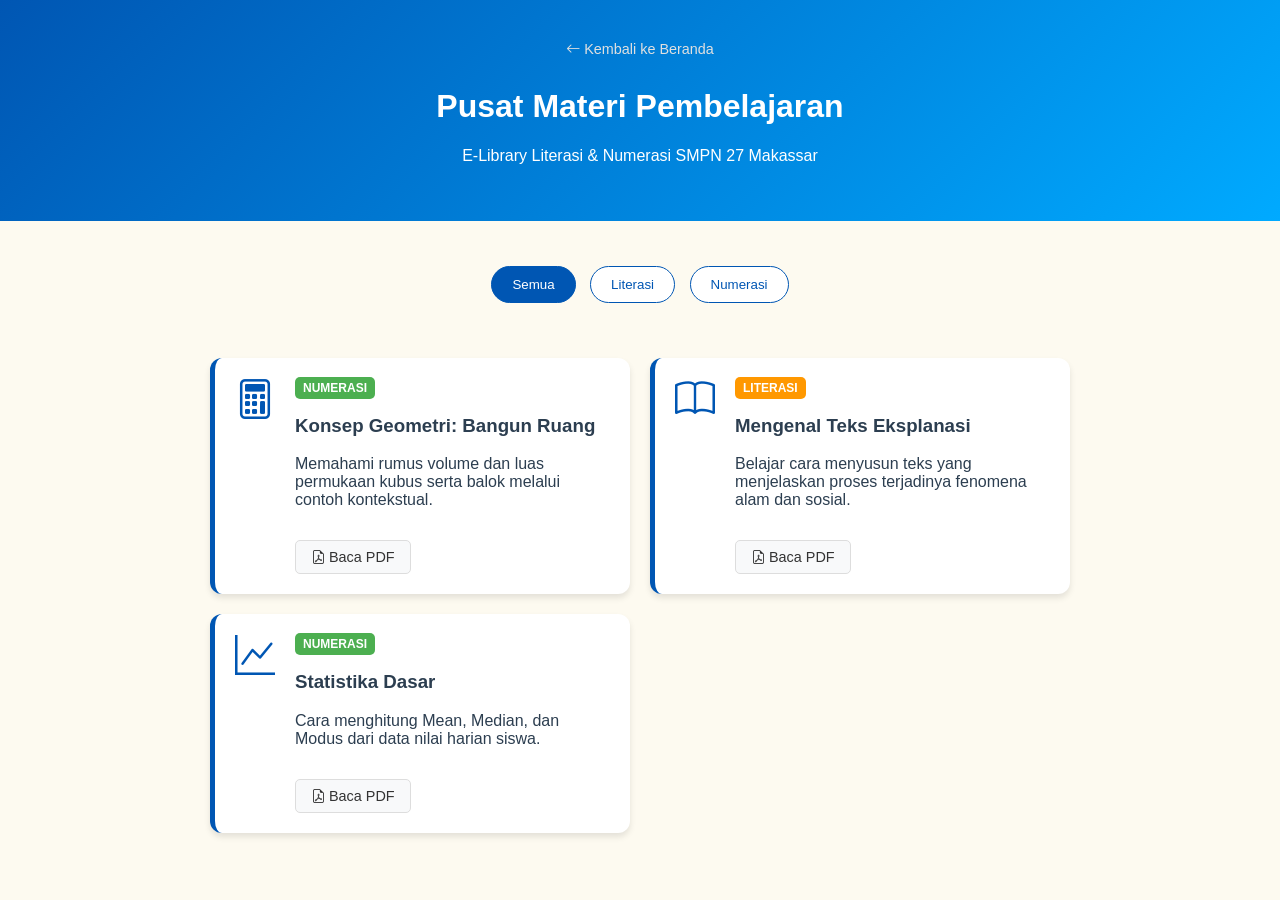
==== materi.html @ 0452f8fa "update perubahan" ====
<!DOCTYPE html>
<html lang="id">
<head>
    <meta charset="UTF-8">
    <meta name="viewport" content="width=device-width, initial-scale=1.0">
    <title>Materi Pembelajaran - KM SMPN 27 Makassar</title>
    <link rel="stylesheet" href="styles/index.css">
    <link rel="stylesheet" href="https://cdn.jsdelivr.net/npm/bootstrap-icons@1.11.0/font/bootstrap-icons.css">
</head>
<body>
    <header class="sub-header">
        <a href="index.html" class="back-link"><i class="bi bi-arrow-left"></i> Kembali ke Beranda</a>
        <h1>Pusat Materi Pembelajaran</h1>
        <p>E-Library Literasi & Numerasi SMPN 27 Makassar</p>
    </header>

    <main class="container">
        <div class="filter-container">
            <button class="filter-btn active" onclick="filterMateri('semua')">Semua</button>
            <button class="filter-btn" onclick="filterMateri('literasi')">Literasi</button>
            <button class="filter-btn" onclick="filterMateri('numerasi')">Numerasi</button>
        </div>

        <section class="materi-grid" id="materiGrid">
            <article class="materi-card" data-category="numerasi">
                <div class="materi-icon"><i class="bi bi-calculator"></i></div>
                <div class="materi-content">
                    <span class="badge badge-num">Numerasi</span>
                    <h3>Konsep Geometri: Bangun Ruang</h3>
                    <p>Memahami rumus volume dan luas permukaan kubus serta balok melalui contoh kontekstual.</p>
                    <div class="materi-footer">
                        <a href="pdf/materi-geometri.pdf" class="btn-download" target="_blank"><i class="bi bi-file-earmark-pdf"></i> Baca PDF</a>
                    </div>
                </div>
            </article>

            <article class="materi-card" data-category="literasi">
                <div class="materi-icon"><i class="bi bi-book"></i></div>
                <div class="materi-content">
                    <span class="badge badge-lit">Literasi</span>
                    <h3>Mengenal Teks Eksplanasi</h3>
                    <p>Belajar cara menyusun teks yang menjelaskan proses terjadinya fenomena alam dan sosial.</p>
                    <div class="materi-footer">
                        <a href="pdf/materi-eksplanasi.pdf" class="btn-download" target="_blank"><i class="bi bi-file-earmark-pdf"></i> Baca PDF</a>
                    </div>
                </div>
            </article>

            <article class="materi-card" data-category="numerasi">
                <div class="materi-icon"><i class="bi bi-graph-up"></i></div>
                <div class="materi-content">
                    <span class="badge badge-num">Numerasi</span>
                    <h3>Statistika Dasar</h3>
                    <p>Cara menghitung Mean, Median, dan Modus dari data nilai harian siswa.</p>
                    <div class="materi-footer">
                        <a href="pdf/materi-statistika.pdf" class="btn-download" target="_blank"><i class="bi bi-file-earmark-pdf"></i> Baca PDF</a>
                    </div>
                </div>
            </article>
        </section>
    </main>

    <script>
        function filterMateri(kategori) {
            const cards = document.querySelectorAll('.materi-card');
            const buttons = document.querySelectorAll('.filter-btn');

            buttons.forEach(btn => btn.classList.remove('active'));
            event.target.classList.add('active');

            cards.forEach(card => {
                if (kategori === 'semua' || card.getAttribute('data-category') === kategori) {
                    card.style.display = 'flex';
                } else {
                    card.style.display = 'none';
                }
            });
        }
    </script>
</body>
</html>
---- styles/index.css ----
:root {
    --primary-blue: #1a4d8c;
    --secondary-blue: #4a90e2;
    --soft-cream: #fdfaf0;
    --warm-cream: #f5e6ca;
    --text-dark: #2c3e50;
    --white: #ffffff;
}

body {
    font-family: 'Segoe UI', Roboto, sans-serif;
    background-color: var(--soft-cream);
    color: var(--text-dark);
    margin: 0;
    padding: 0;
    overflow-x: hidden;
}

/* Container Utama Header */
.main-header {
    position: relative;
    text-align: center;
    color: white;
    height: 500px;
    overflow: hidden;
}

/* Gambar Hero */
.main-hero-img {
    width: 100%;
    height: 100%;
    object-fit: cover;
    filter: brightness(40%);
}

/* Kontainer Logo */
.logo-container {
    position: absolute;
    top: 20px;
    left: 20px;
    display: flex;
    gap: 15px;
    z-index: 30;
    background: rgba(255, 255, 255, 0.9);
    padding: 10px 15px;
    border-radius: 12px;
    box-shadow: 0 4px 10px rgba(0,0,0,0.2);
}

.logo-container img {
    height: 45px;
    width: auto;
    object-fit: contain;
}

/* Teks di tengah Gambar */
.hero {
    position: absolute;
    top: 55%;
    left: 50%;
    transform: translate(-50%, -50%);
    width: 85%;
    max-width: 1000px;
    z-index: 20;
}

.title {
    font-size: 2.8rem;
    color: var(--warm-cream);
    margin-bottom: 1rem;
    text-shadow: 2px 2px 4px rgba(0,0,0,0.5);
}

.lead {
    font-size: 1.1rem;
    line-height: 1.6;
    text-shadow: 1px 1px 3px rgba(0,0,0,0.5);
}

/* Section Kartu Navigasi */
.cta-section {
    padding: 0 20px 50px 20px;
    margin-top: -60px; /* Mengangkat kartu agar menimpa hero sedikit */
    position: relative;
    z-index: 40;
}

.cta-container {
    display: flex;
    flex-wrap: wrap;
    justify-content: center;
    gap: 20px;
    max-width: 1200px;
    margin: 0 auto;
}

.cta-card {
    background: var(--white);
    border: 1px solid var(--warm-cream);
    border-radius: 15px;
    padding: 25px;
    width: 260px;
    text-align: center;
    box-shadow: 0 10px 25px rgba(0,0,0,0.1);
    transition: all 0.3s ease;
}

.cta-card:hover {
    transform: translateY(-10px);
    border-color: var(--primary-blue);
    box-shadow: 0 15px 35px rgba(0,0,0,0.15);
}

.cta-icon {
    font-size: 2.5rem;
    display: block;
    margin-bottom: 15px;
}

.cta-card h3 {
    color: var(--primary-blue);
    margin: 10px 0;
}

.cta-button {
    display: inline-block;
    margin-top: 15px;
    padding: 10px 20px;
    background-color: var(--primary-blue);
    color: white;
    text-decoration: none;
    border-radius: 8px;
    font-weight: bold;
    transition: background 0.3s;
}

.cta-button:hover {
    background-color: var(--secondary-blue);
}

/* Main Content */
main {
    max-width: 900px;
    margin: 40px auto;
    padding: 0 20px;
}

.card {
    background: white;
    padding: 40px;
    border-radius: 15px;
    box-shadow: 0 4px 15px rgba(0,0,0,0.05);
}

.card h2 {
    color: var(--primary-blue);
    border-left: 5px solid var(--primary-blue);
    padding-left: 15px;
    margin-bottom: 20px;
}

/* Footer & Animasi */
footer {
    text-align: center;
    padding: 40px;
    background: var(--primary-blue);
    color: var(--soft-cream);
    margin-top: 50px;
}

.text-danger {
    color: #ff4d4d !important;
}

.bi-heart-fill {
    display: inline-block;
    animation: heartBeat 1.5s infinite;
}

@keyframes heartBeat {
    0% { transform: scale(1); }
    14% { transform: scale(1.3); }
    28% { transform: scale(1); }
    42% { transform: scale(1.3); }
    70% { transform: scale(1); }
}

@media (max-width: 768px) {
    .title { font-size: 1.8rem; }
    .main-header { height: 600px; }
    .logo-container { flex-direction: row; top: 10px; left: 10px; padding: 5px; }
    .logo-container img { height: 30px; }
}

/* Styling Halaman Materi */
.sub-header {
    background: linear-gradient(135deg, #0056b3, #00aaff);
    color: white;
    padding: 40px 20px;
    text-align: center;
}

.back-link {
    color: #e0e0e0;
    text-decoration: none;
    font-size: 0.9rem;
    display: inline-block;
    margin-bottom: 10px;
}

.filter-container {
    text-align: center;
    margin: 30px 0;
}

.filter-btn {
    padding: 10px 20px;
    margin: 5px;
    border: 1px solid #0056b3;
    background: white;
    color: #0056b3;
    border-radius: 20px;
    cursor: pointer;
    transition: 0.3s;
}

.filter-btn.active, .filter-btn:hover {
    background: #0056b3;
    color: white;
}

.materi-grid {
    display: grid;
    grid-template-columns: repeat(auto-fit, minmax(300px, 1fr));
    gap: 20px;
    padding: 20px;
}

.materi-card {
    background: #fff;
    border-radius: 12px;
    display: flex;
    padding: 20px;
    box-shadow: 0 4px 6px rgba(0,0,0,0.1);
    border-left: 5px solid #0056b3;
}

.materi-icon {
    font-size: 2.5rem;
    margin-right: 20px;
    color: #0056b3;
}

.badge {
    font-size: 0.75rem;
    padding: 4px 8px;
    border-radius: 5px;
    color: white;
    text-transform: uppercase;
    font-weight: bold;
}

.badge-lit { background-color: #ff9800; }
.badge-num { background-color: #4caf50; }

.btn-download {
    display: inline-block;
    margin-top: 15px;
    padding: 8px 15px;
    background: #f8f9fa;
    color: #333;
    text-decoration: none;
    border: 1px solid #ddd;
    border-radius: 5px;
    font-size: 0.9rem;
}

.btn-download:hover {
    background: #e9ecef;
}
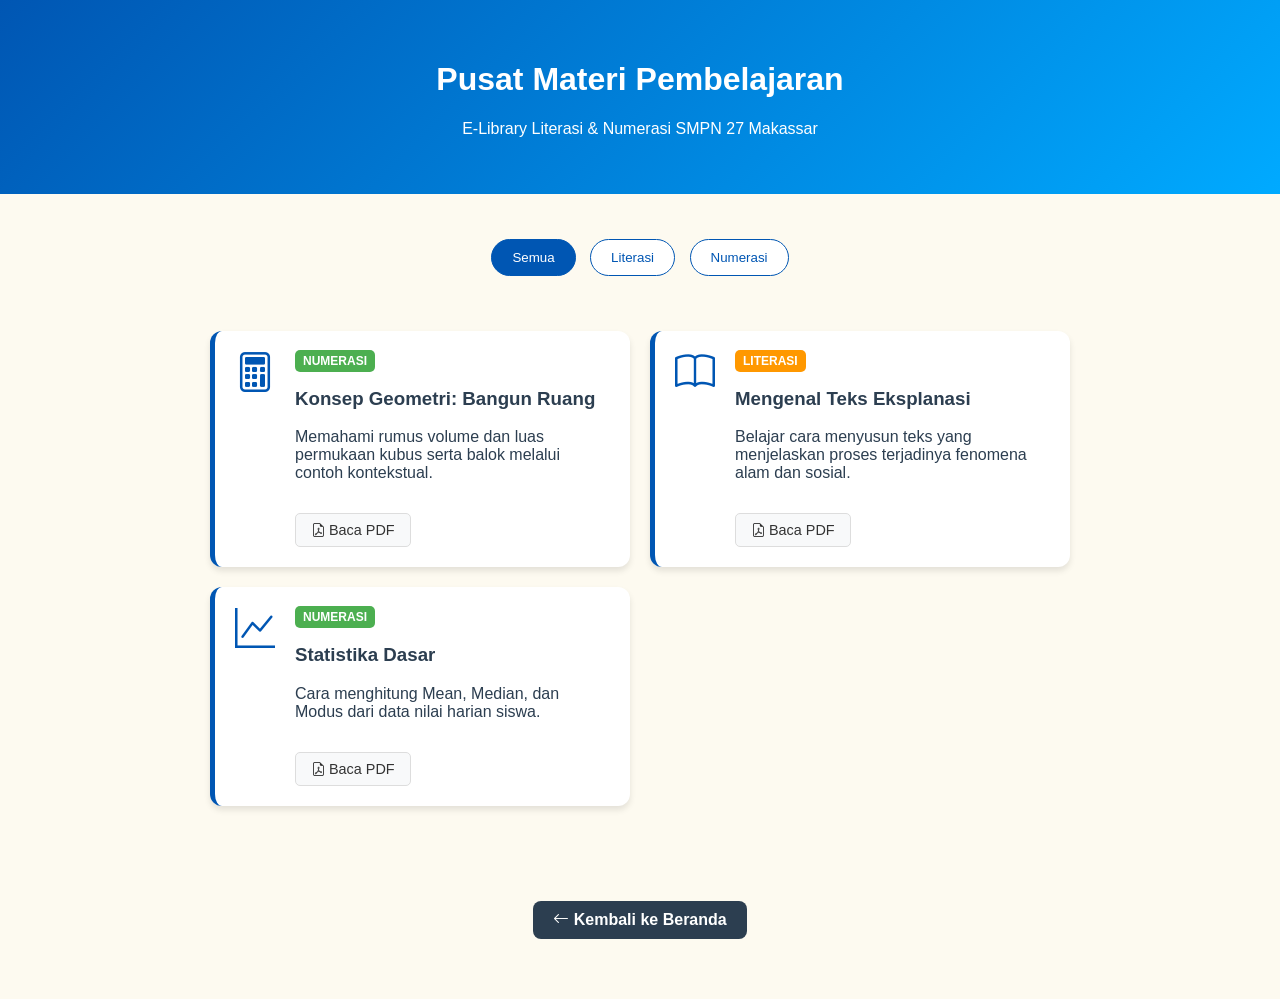
==== commit 2416a2c3: "update perubahan" ====
--- a/materi.html
+++ b/materi.html
@@ -9,7 +9,6 @@
 </head>
 <body>
     <header class="sub-header">
-        <a href="index.html" class="back-link"><i class="bi bi-arrow-left"></i> Kembali ke Beranda</a>
         <h1>Pusat Materi Pembelajaran</h1>
         <p>E-Library Literasi & Numerasi SMPN 27 Makassar</p>
     </header>
@@ -58,6 +57,11 @@
                 </div>
             </article>
         </section>
+        <div style="text-align: center; margin: 60px 0;">
+            <a href="index.html" class="cta-button" style="background: var(--text-dark);">
+                <i class="bi bi-arrow-left"></i> Kembali ke Beranda
+            </a>
+        </div>
     </main>
 
     <script>
